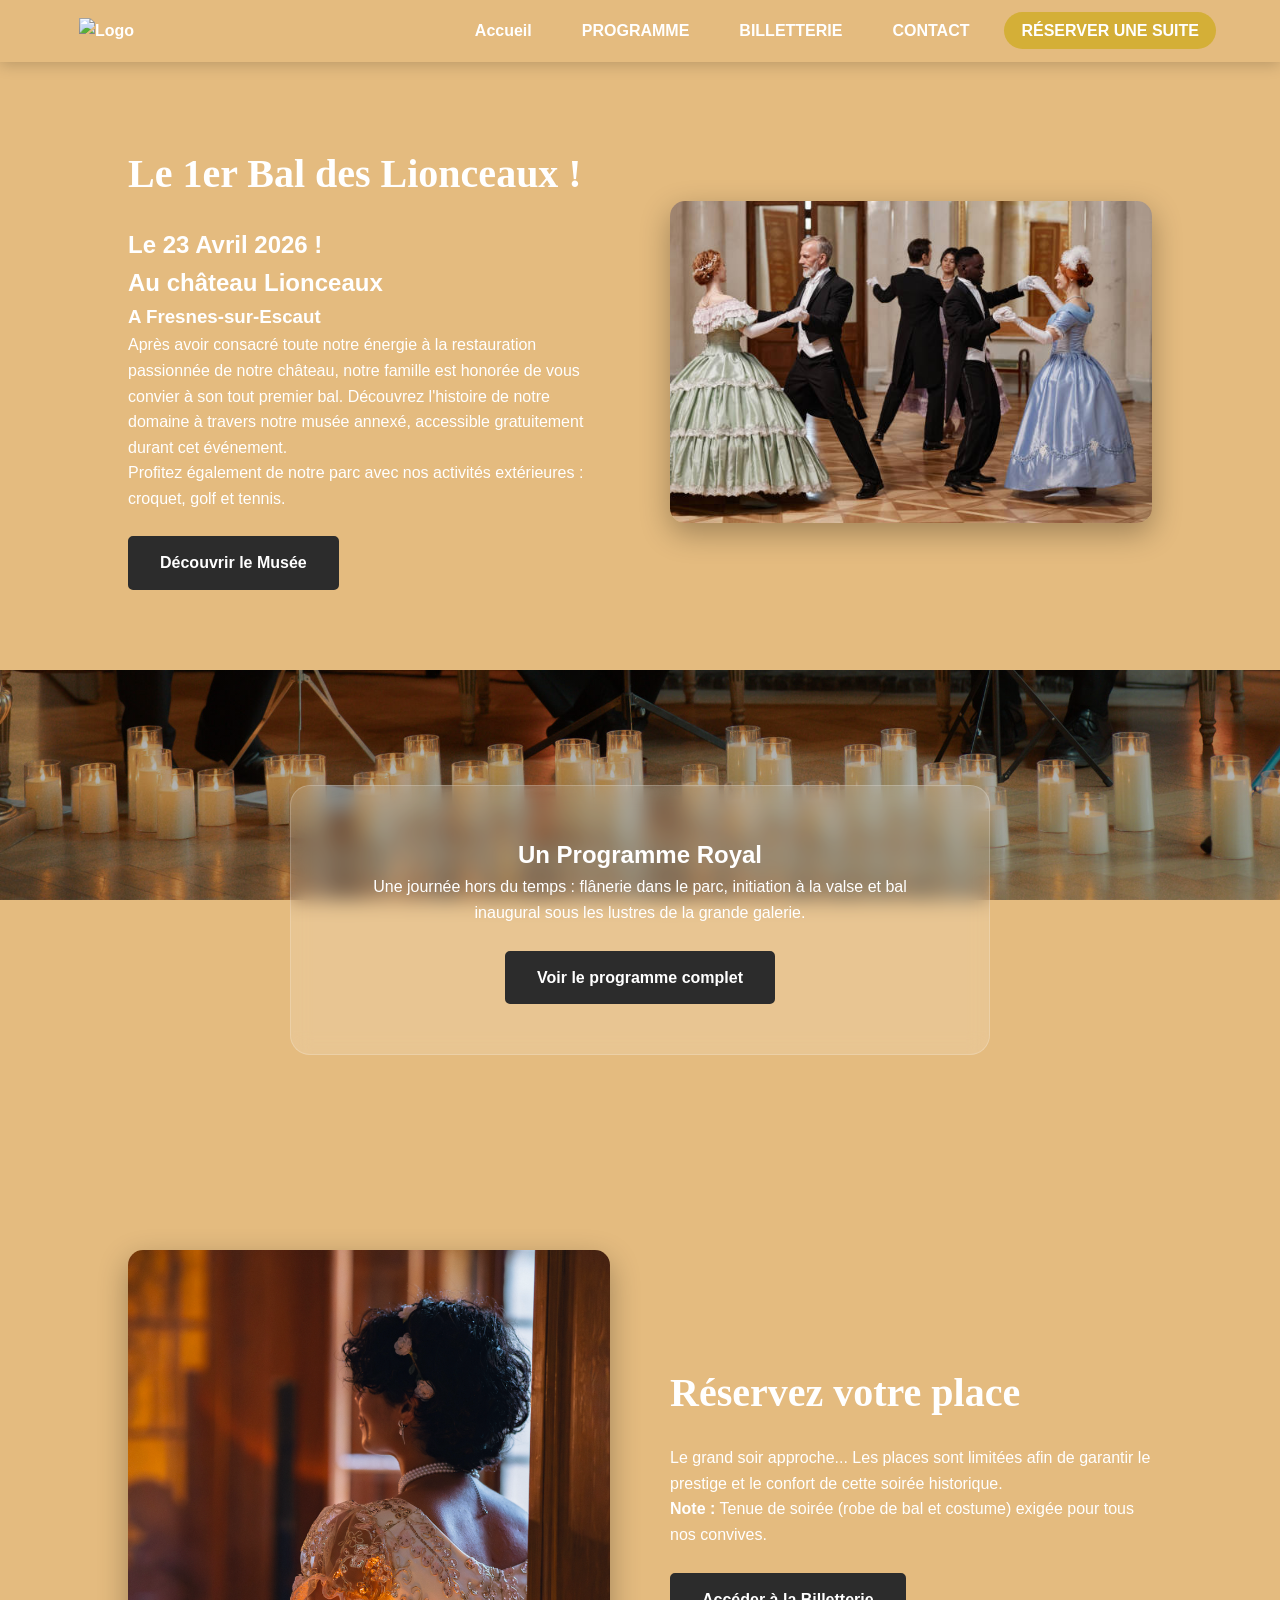
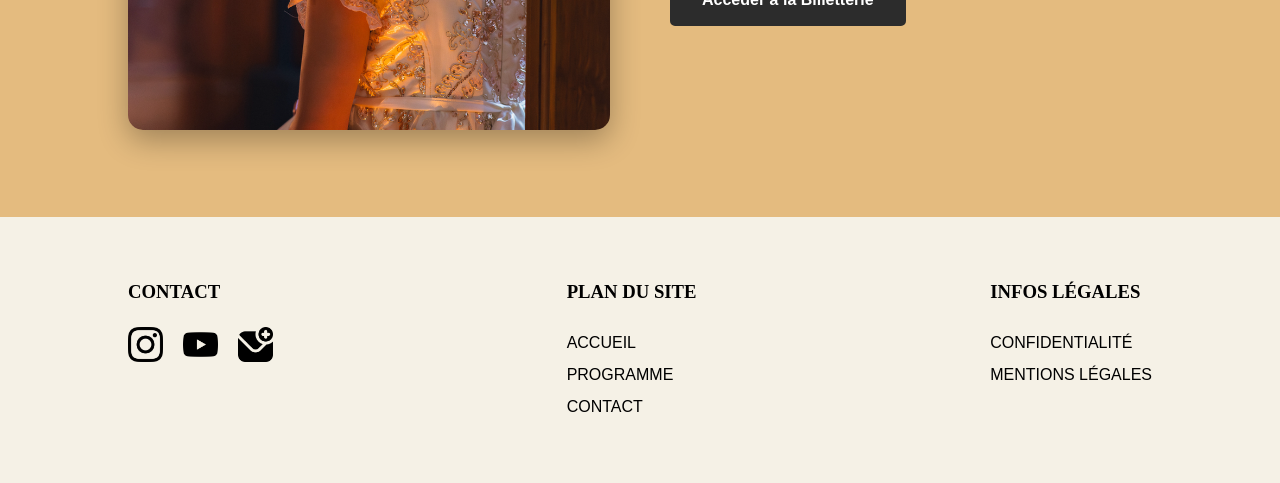
==== index.html @ aee4fa4b "Mon premier commit" ====
<!DOCTYPE html>
<html lang="fr">
<head>
    <meta charset="UTF-8">
    <meta name="viewport" content="width=device-width, initial-scale=1.0">
    <title>1er Bal des Lionceaux</title>
    <link rel="stylesheet" href="styles.css">
</head>
<body>

    <header>
        <nav>
            <a href="index.html"> 
                <img src="assets/img/logo/logo.png" alt="Logo" class="logo">
            </a>
            <ul>
                <li><a href="index.html">Accueil</a></li>
                <li><a href="programme.html">PROGRAMME</a></li>
                <li><a href="billetterie.html">BILLETTERIE</a></li>
                <li><a href="contact.html">CONTACT</a></li>
                <li><a href="chambres.html" class="nav-btn-gold">RÉSERVER UNE SUITE</a></li>
            </ul>
        </nav>
    </header>

    <section class="split-section">
        <div class="text-side">
            <h1>Le 1er Bal des Lionceaux !</h1>
            <h2>Le 23 Avril 2026 !</h2>
            <h2>Au château Lionceaux</h2>
            <h3>A Fresnes-sur-Escaut</h3>
            <p>Après avoir consacré toute notre énergie à la restauration passionnée de notre château, notre famille est honorée de vous convier à son tout premier bal. Découvrez l'histoire de notre domaine à travers notre musée annexé, accessible gratuitement durant cet événement.</p>
            <p>Profitez également de notre parc avec nos activités extérieures : croquet, golf et tennis.</p>
            <a href="musee.html" class="cta-button">Découvrir le Musée</a>
        </div>
        <div class="image-side">
            <img src="assets/img/a.jpg" alt="Le Château des Lionceaux">
        </div>
    </section>

    <section class="overlay-section">
        <div class="glass-card">
            <h2>Un Programme Royal</h2>
            <p>Une journée hors du temps : flânerie dans le parc, initiation à la valse et bal inaugural sous les lustres de la grande galerie.</p>
            <a href="programme.html" class="cta-button">Voir le programme complet</a>
        </div>
    </section>

    <section class="split-section">
        <div class="image-side">
            <img src="assets/img/5b.png" alt="Billets Bal des Lionceaux">
        </div>
        <div class="text-side">
            <h1>Réservez votre place</h1>
            <p>Le grand soir approche... Les places sont limitées afin de garantir le prestige et le confort de cette soirée historique.</p>
            <p><strong>Note :</strong> Tenue de soirée (robe de bal et costume) exigée pour tous nos convives.</p>
            <a href="billetterie.html" class="cta-button">Accéder à la Billetterie</a>
        </div>
    </section>

    <footer>
        <div class="footer-container">
            <div class="footer-column">
                <h3>CONTACT</h3>
                <div class="contact-icons">
                    <a href="#"><img src="assets/img/icon/instagram.png" alt="Instagram"></a>
                    <a href="#"><img src="assets/img/icon/youtube.png" alt="YouTube"></a>
                    <a href="#"><img src="assets/img/icon/mail.png" alt="Mail"></a>
                </div>
            </div>
            <div class="footer-column">
                <h3>PLAN DU SITE</h3>
                <ul>
                    <li><a href="index.html">ACCUEIL</a></li>
                    <li><a href="programme.html">PROGRAMME</a></li>
                    <li><a href="contact.html">CONTACT</a></li>
                </ul>
            </div>
            <div class="footer-column">
                <h3>INFOS LÉGALES</h3>
                <ul>
                    <li><a href="#">CONFIDENTIALITÉ</a></li>
                    <li><a href="#">MENTIONS LÉGALES</a></li>
                </ul>
            </div>
        </div>
    </footer>

    <script>
        alert("Ce site est un projet FICTIF. Les images sont générées par IA.");
    </script>

</body>
</html>
---- styles.css ----
/* ==========================================================================
   1. GLOBAL & RESET
   ========================================================================== */
* {
    margin: 0;
    padding: 0;
    box-sizing: border-box;
}

body {
    background-color: rgb(228, 187, 127);
    color: white;
    font-family: 'Segoe UI', Tahoma, Geneva, Verdana, sans-serif;
    line-height: 1.6;
}

/* ==========================================================================
   2. NAVIGATION
   ========================================================================== */
header {
    position: sticky;
    top: 0;
    z-index: 1000;
    background-color: rgb(228, 187, 127);
    box-shadow: 0 2px 15px rgba(0,0,0,0.2);
}

nav {
    display: flex;
    justify-content: space-between;
    align-items: center;
    padding: 10px 5%;
}

.logo { 
    height: 90px; 
    transition: transform 0.3s ease; 
}

.logo:hover { transform: scale(1.05); }

nav ul {
    display: flex;
    list-style: none;
    gap: 20px;
    align-items: center;
}

nav a {
    color: white;
    text-decoration: none;
    font-weight: bold;
    padding: 8px 15px;
    transition: 0.3s;
}

nav a:hover:not(.nav-btn-gold) {
    color: #2c2c2c;
}

/* BOUTON DORÉ DANS LA NAV */
.nav-btn-gold {
    background-color: #d4af37;
    color: white !important;
    border-radius: 50px;
    border: 2px solid transparent;
}

.nav-btn-gold:hover {
    background-color: transparent;
    border: 2px solid #d4af37;
    color: #d4af37 !important;
}

/* ==========================================================================
   3. BOUTONS DES SECTIONS (CTA)
   ========================================================================== */
.cta-button {
    display: inline-block;
    margin-top: 25px;
    padding: 12px 30px;
    background-color: #2c2c2c;
    color: white;
    text-decoration: none;
    font-weight: bold;
    border-radius: 5px;
    transition: all 0.3s ease;
    border: 2px solid #2c2c2c;
}

.cta-button:hover {
    background-color: transparent;
    color: #2c2c2c;
    transform: translateY(-3px);
}

/* ==========================================================================
   4. STRUCTURE DES SECTIONS
   ========================================================================== */
.split-section {
    display: flex;
    align-items: center;
    padding: 80px 10%;
    gap: 60px;
}

.text-side { flex: 1; }
.text-side h1 { font-size: 2.5rem; margin-bottom: 20px; font-family: serif; }

.image-side { flex: 1; }
.image-side img {
    width: 100%;
    border-radius: 15px;
    box-shadow: 0 10px 30px rgba(0,0,0,0.3);
}

.overlay-section {
    min-height: 500px;
    display: flex;
    align-items: center;
    justify-content: center;
    background-image: linear-gradient(rgba(0,0,0,0.3), rgba(0,0,0,0.3)), url('assets/img/3.jpg');
    background-size: cover;
    background-position: center;
    background-attachment: fixed;
}

.glass-card {
    background: rgba(255, 255, 255, 0.15);
    backdrop-filter: blur(10px);
    padding: 50px;
    border-radius: 20px;
    max-width: 700px;
    text-align: center;
    border: 1px solid rgba(255, 255, 255, 0.2);
}

/* ==========================================================================
   5. FOOTER
   ========================================================================== */
footer {
    background-color: #f5f1e6;
    color: #000;
    padding: 60px 10%;
}

.footer-container { display: flex; justify-content: space-between; }
.footer-column h3 { margin-bottom: 20px; font-family: serif; }
.footer-column ul { list-style: none; }
.footer-column a { color: #000; text-decoration: none; line-height: 2; }
.footer-column a:hover { text-decoration: underline; }

.contact-icons { display: flex; gap: 20px; margin-top: 15px; }
.contact-icons img { width: 35px; transition: 0.3s; }
.contact-icons img:hover { transform: translateY(-5px); }

/* ==========================================================================
   6. RESPONSIVE
   ========================================================================== */
@media (max-width: 768px) {
    .split-section { flex-direction: column; text-align: center; padding: 40px 5%; }
    .nav ul { display: none; } 
    .footer-container { flex-direction: column; gap: 40px; text-align: center; }
    .contact-icons { justify-content: center; }
}
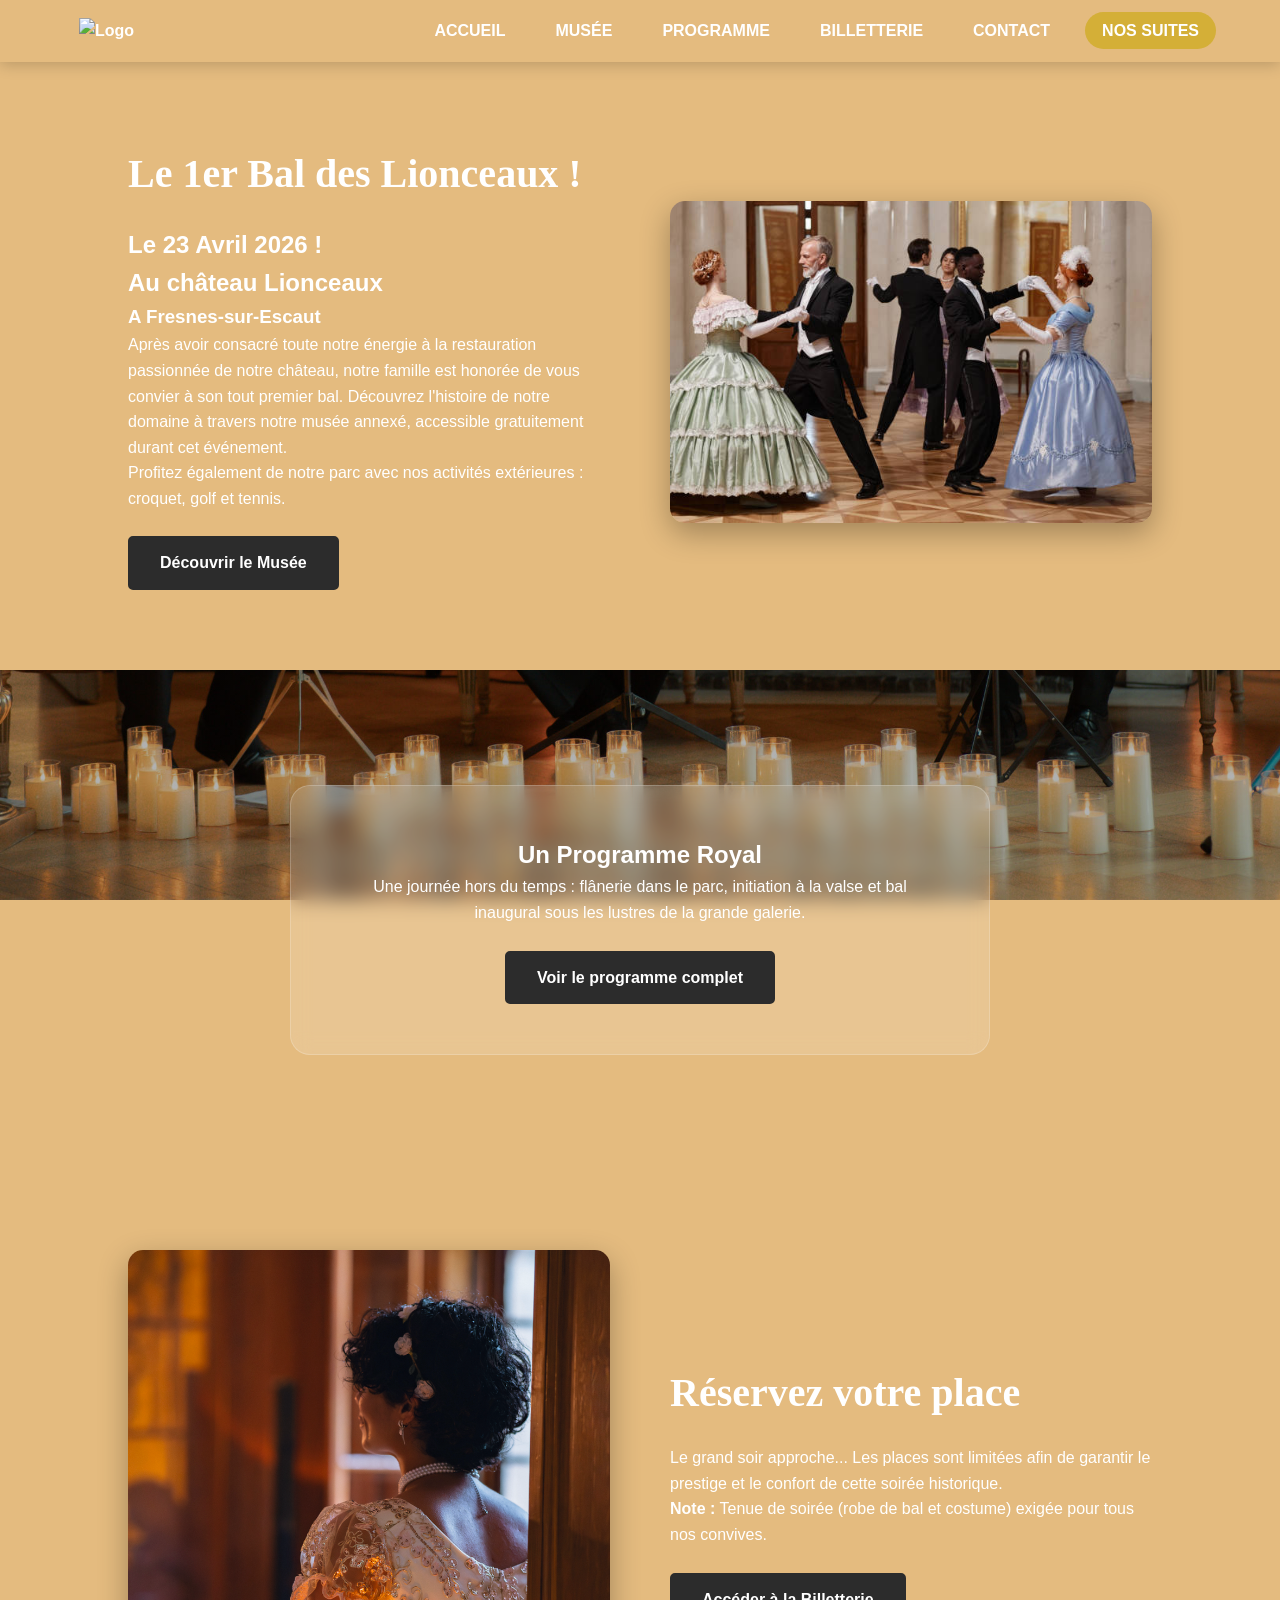
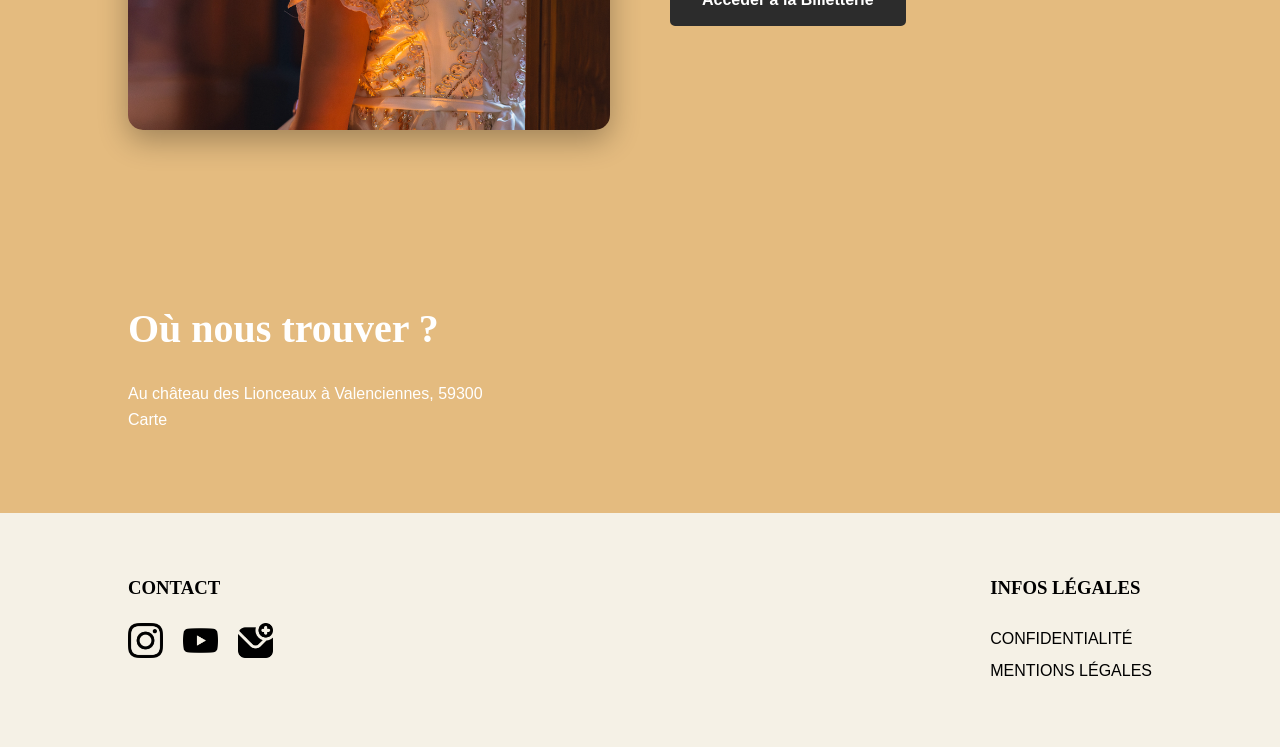
==== commit 02929b17: "Modification après évaluation" ====
--- a/index.html
+++ b/index.html
@@ -13,12 +13,21 @@
             <a href="index.html"> 
                 <img src="assets/img/logo/logo.png" alt="Logo" class="logo">
             </a>
+
+            <input type="checkbox" id="menu-toggle" class="menu-toggle">
+                <label for="menu-toggle" class="hamburger">
+                <span></span>
+                <span></span>
+                <span></span>
+             </label>
+
             <ul>
-                <li><a href="index.html">Accueil</a></li>
+                <li><a href="index.html">ACCUEIL</a></li>
+                <li><a href="musee.html">MUSÉE</a></li>
                 <li><a href="programme.html">PROGRAMME</a></li>
                 <li><a href="billetterie.html">BILLETTERIE</a></li>
                 <li><a href="contact.html">CONTACT</a></li>
-                <li><a href="chambres.html" class="nav-btn-gold">RÉSERVER UNE SUITE</a></li>
+                <li><a href="chambres.html" class="nav-btn-gold">NOS SUITES</a></li>
             </ul>
         </nav>
     </header>
@@ -58,6 +67,14 @@
         </div>
     </section>
 
+    <section class="split-section">
+        <div class="text-side">
+            <h1>Où nous trouver ?</h1>
+            <p>Au château des Lionceaux à Valenciennes, 59300</p>
+            <p> Carte </p>
+        </div>
+    </section>
+
     <footer>
         <div class="footer-container">
             <div class="footer-column">
@@ -69,14 +86,6 @@
                 </div>
             </div>
             <div class="footer-column">
-                <h3>PLAN DU SITE</h3>
-                <ul>
-                    <li><a href="index.html">ACCUEIL</a></li>
-                    <li><a href="programme.html">PROGRAMME</a></li>
-                    <li><a href="contact.html">CONTACT</a></li>
-                </ul>
-            </div>
-            <div class="footer-column">
                 <h3>INFOS LÉGALES</h3>
                 <ul>
                     <li><a href="#">CONFIDENTIALITÉ</a></li>
@@ -86,9 +95,9 @@
         </div>
     </footer>
 
-    <script>
+    <!-- <script>
         alert("Ce site est un projet FICTIF. Les images sont générées par IA.");
-    </script>
+    </script> -->
 
 </body>
 </html>
--- a/styles.css
+++ b/styles.css
@@ -155,11 +155,87 @@
 .contact-icons img:hover { transform: translateY(-5px); }
 
 /* ==========================================================================
-   6. RESPONSIVE
-   ========================================================================== */
-@media (max-width: 768px) {
-    .split-section { flex-direction: column; text-align: center; padding: 40px 5%; }
-    .nav ul { display: none; } 
-    .footer-container { flex-direction: column; gap: 40px; text-align: center; }
+   6. RESPONSIVE & BURGER MENU
+   ========================================================================== */
+
+/* Cacher la checkbox */
+.menu-toggle {
+    display: none;
+}
+
+/* Style du bouton Hamburger (les 3 traits) */
+.hamburger {
+    display: none; /* Caché sur grand écran */
+    flex-direction: column;
+    gap: 6px;
+    cursor: pointer;
+    z-index: 1100;
+}
+
+.hamburger span {
+    display: block;
+    width: 30px;
+    height: 3px;
+    background-color: white;
+    transition: 0.3s;
+}
+
+@media (max-width: 992px) {
+    .hamburger {
+        display: flex; /* Apparaît sur tablette/mobile */
+    }
+
+    /* Transformation du UL en menu latéral */
+    /* Transformation du UL en menu latéral plus étroit */
+    nav ul {
+        position: fixed;
+        right: -300px; /* On le cache un peu plus loin que sa largeur */
+        top: 0;
+        flex-direction: column;
+        background-color: rgba(180, 140, 90, 0.95); /* Ajout d'une légère transparence */
+        width: 250px; /* Largeur réduite et fixe */
+        height: 100vh;
+        padding-top: 100px;
+        transition: 0.4s ease-in-out;
+        box-shadow: -5px 0 15px rgba(0,0,0,0.3);
+        align-items: flex-start; /* Aligne les liens à gauche dans le menu */
+        padding-left: 30px;
+    }
+
+    /* Ajustement de la sortie du menu */
+    .menu-toggle:checked ~ ul {
+        right: 0;
+    }
+
+    /* Quand la checkbox est cochée, on affiche le menu */
+    .menu-toggle:checked ~ ul {
+        right: 0;
+    }
+
+    /* Animation du hamburger en "X" quand on clique */
+    .menu-toggle:checked ~ .hamburger span:nth-child(1) {
+        transform: translateY(9px) rotate(45deg);
+    }
+    .menu-toggle:checked ~ .hamburger span:nth-child(2) {
+        opacity: 0;
+    }
+    .menu-toggle:checked ~ .hamburger span:nth-child(3) {
+        transform: translateY(-9px) rotate(-45deg);
+    }
+
+    /* Ajustements des autres sections */
+    .split-section { 
+        flex-direction: column; 
+        text-align: center; 
+        padding: 40px 5%; 
+    }
+    
+    .image-side { order: -1; } /* Met l'image au-dessus du texte sur mobile */
+
+    .footer-container { 
+        flex-direction: column; 
+        gap: 40px; 
+        text-align: center; 
+    }
     .contact-icons { justify-content: center; }
 }
